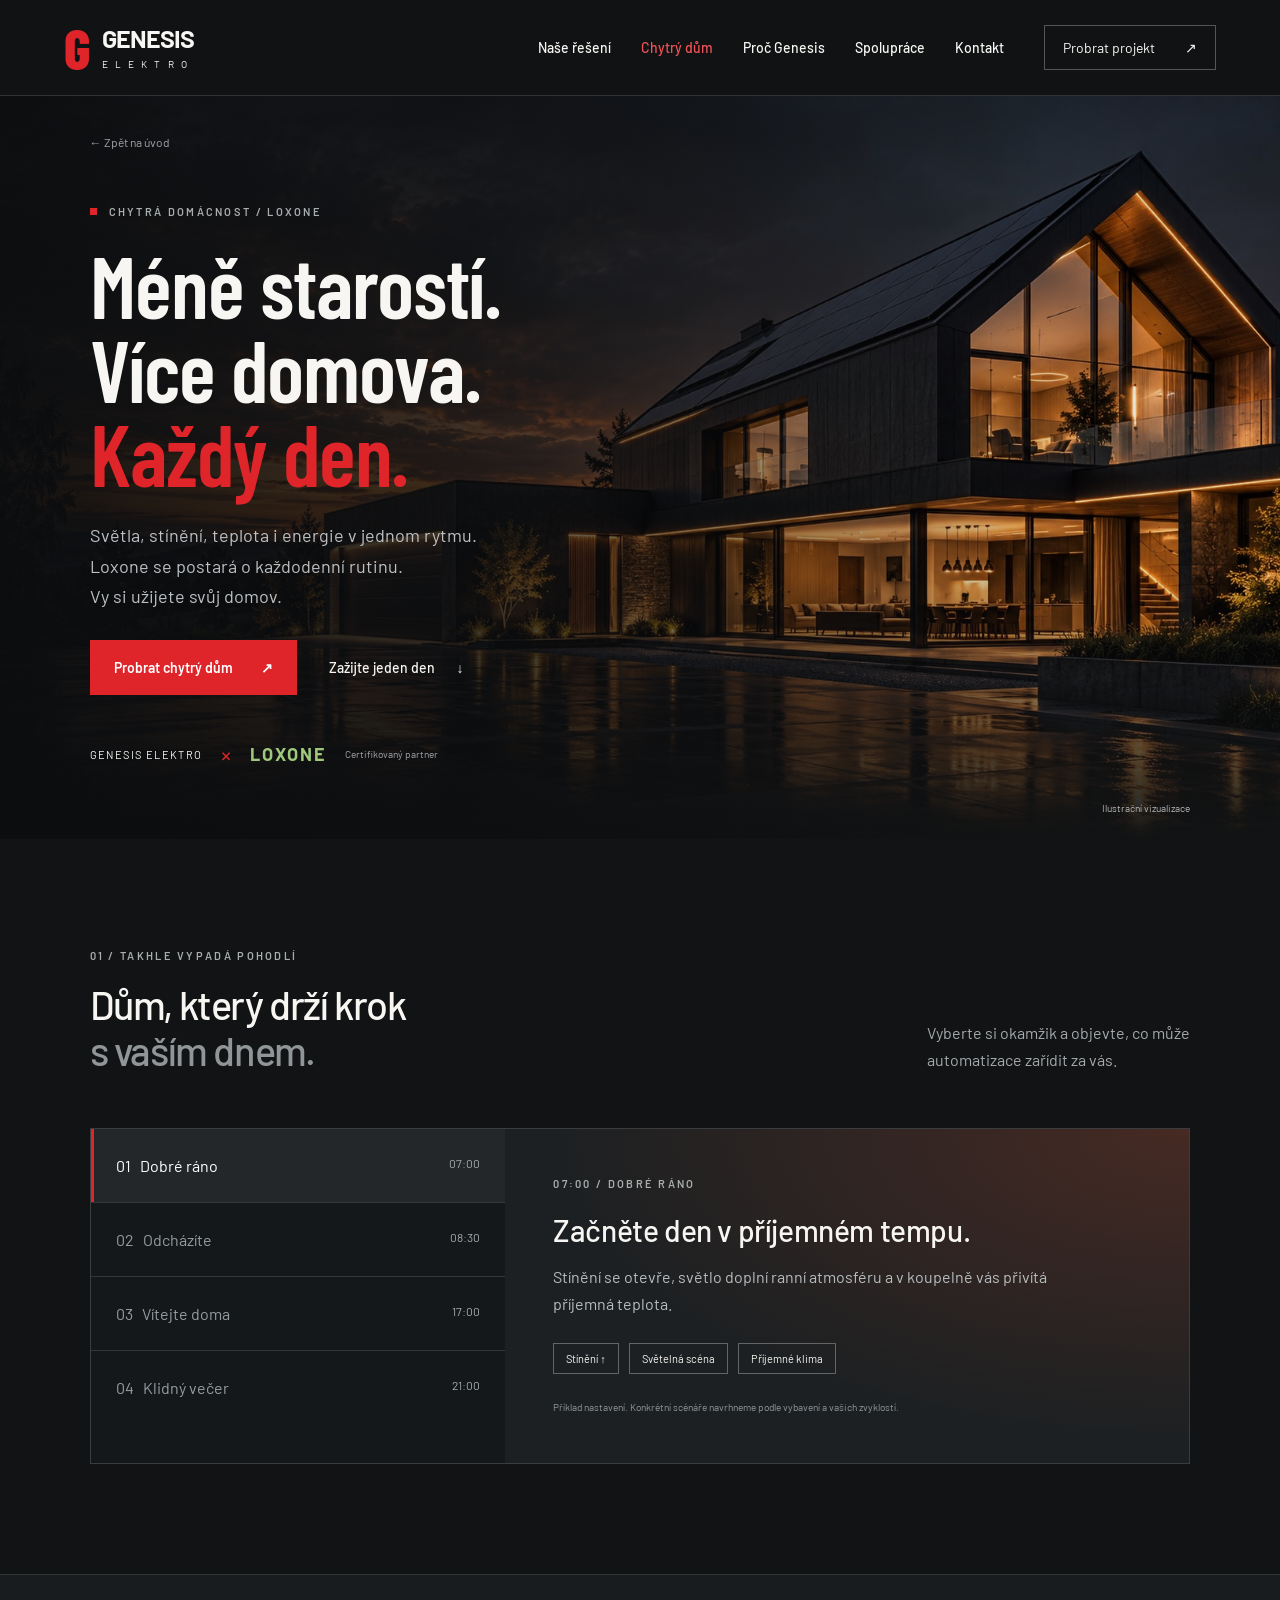
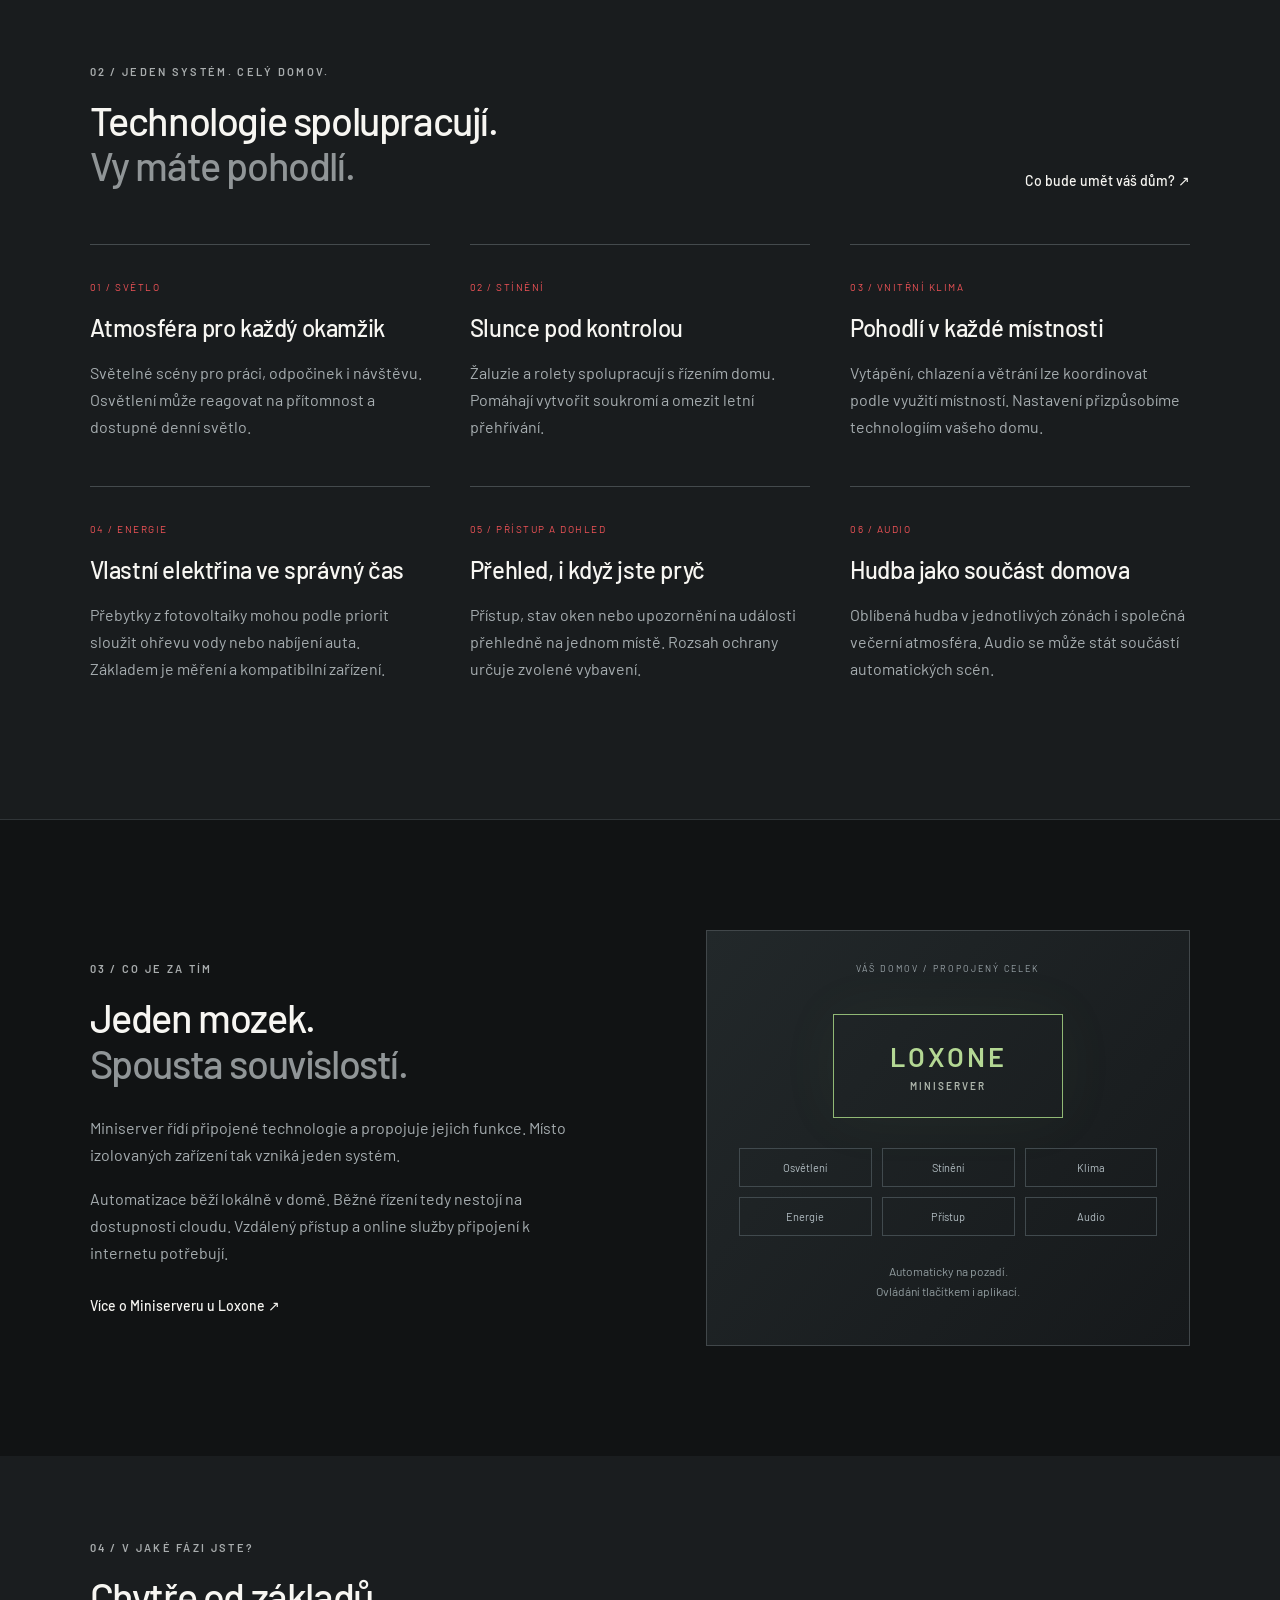
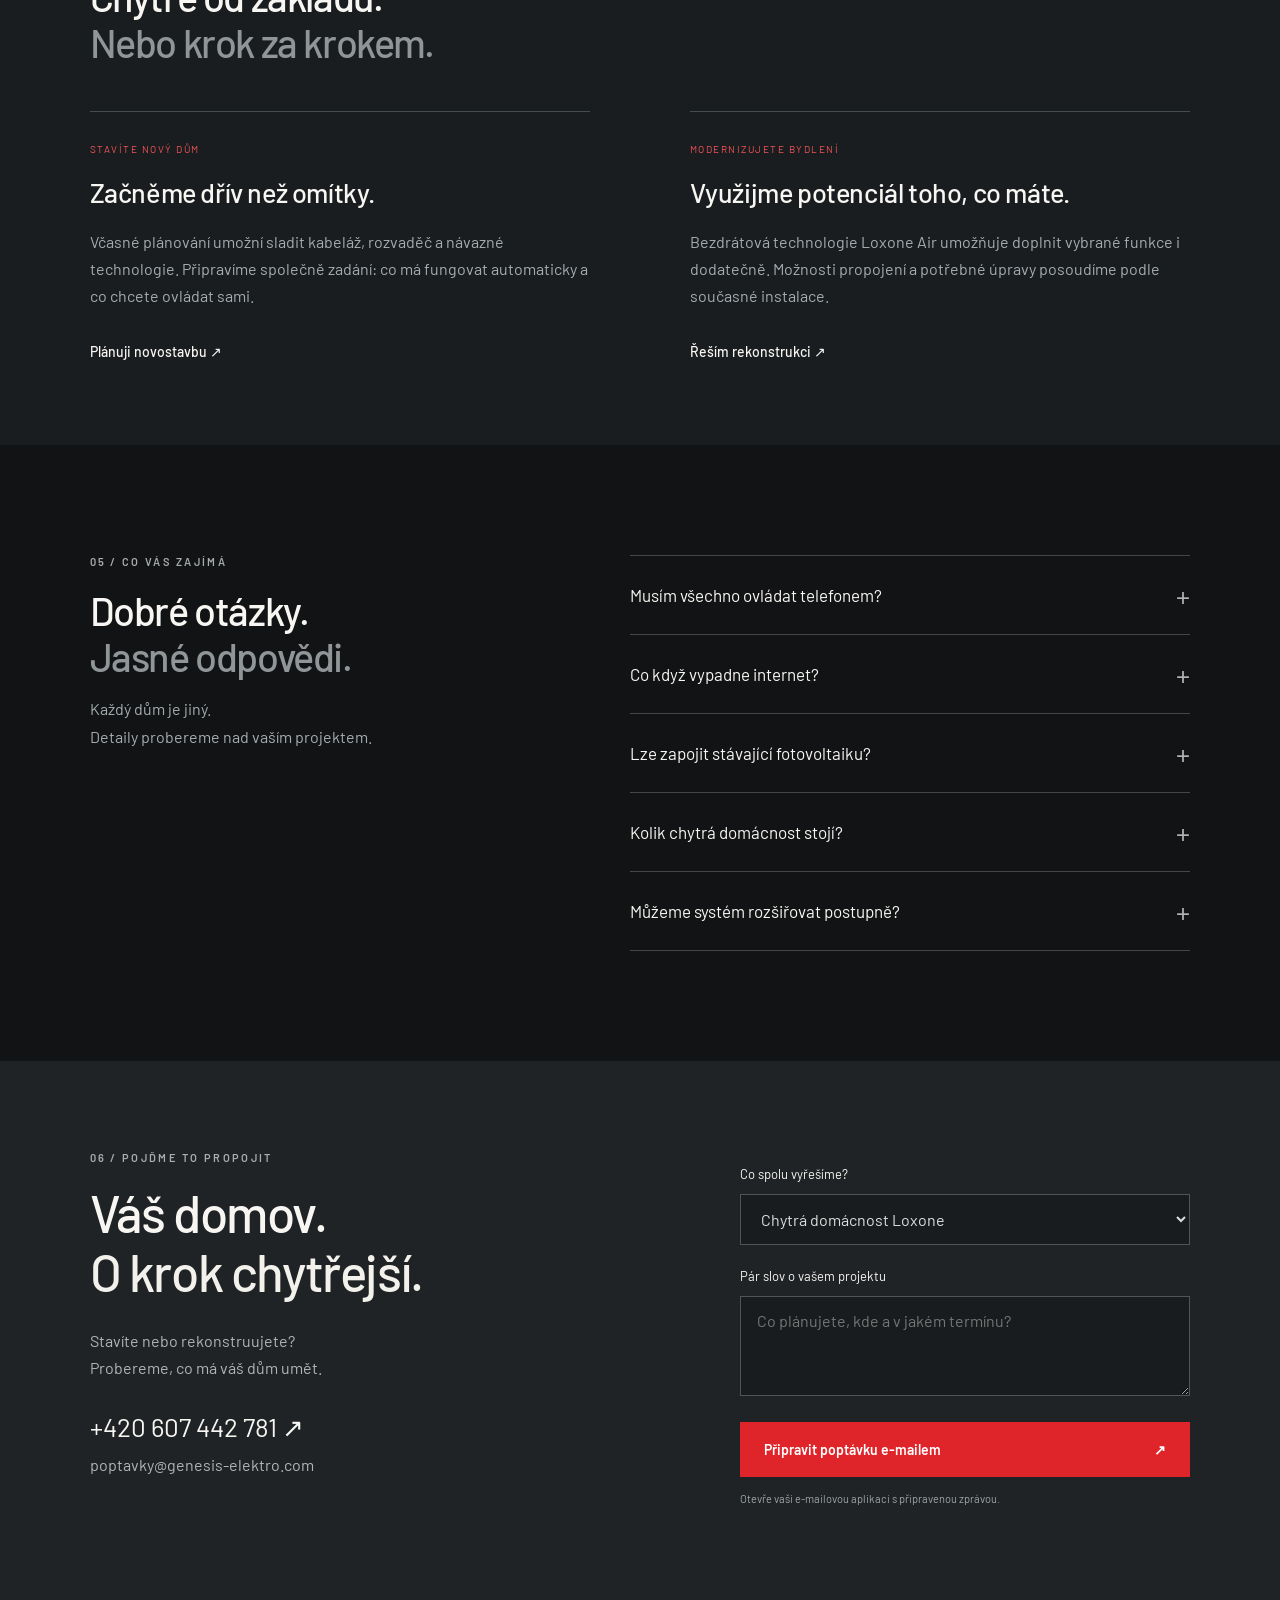
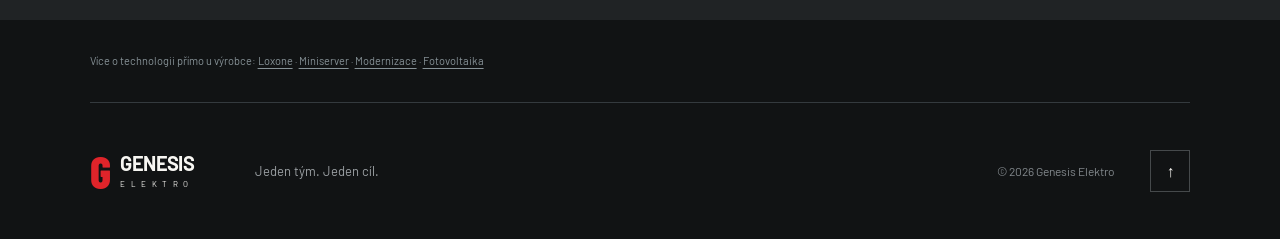
==== loxone.html @ c1d5bf1a "Přidat podstránku chytré domácnosti Loxone a propojit homepage" ====
<!doctype html><html lang="cs"><head><meta charset="UTF-8"><meta name="viewport" content="width=device-width,initial-scale=1"><meta name="theme-color" content="#111314"><title>Chytrá domácnost Loxone | Genesis Elektro</title><meta name="description" content="Chytrý dům Loxone od Genesis Elektro: osvětlení, stínění, klima a energie v jednom systému. Pro novostavby i modernizace."><link rel="stylesheet" href="style.css"><link rel="stylesheet" href="loxone.css"></head><body><a class="skip" href="#main">Přejít na obsah</a><header><a class="brand" href="index.html" aria-label="Genesis Elektro — úvod"><span class="brand-mark">G</span><span><b>GENESIS</b><small>ELEKTRO</small></span></a><nav id="nav" aria-label="Hlavní navigace"><a href="index.html#reseni">Naše řešení</a><a href="loxone.html" aria-current="page">Chytrý dům</a><a href="index.html#pristup">Proč Genesis</a><a href="index.html#spoluprace">Spolupráce</a><a href="#kontakt">Kontakt</a></nav><a class="header-cta" href="#kontakt">Probrat projekt <span>↗</span></a><button class="menu" aria-label="Otevřít menu" aria-expanded="false" aria-controls="nav">☰</button></header>

<main id="main"><section class="lx-hero"><img src="hero.jpg" alt="Ilustrační vizualizace moderního domu s večerním osvětlením"><div class="lx-overlay"></div><div class="wrap"><a class="back" href="index.html">← Zpět na úvod</a><div class="eyebrow"><i></i> CHYTRÁ DOMÁCNOST / LOXONE</div><h1>Méně starostí.<br>Více domova.<br><em>Každý den.</em></h1><p>Světla, stínění, teplota i energie v jednom rytmu.<br>Loxone se postará o každodenní rutinu.<br>Vy si užijete svůj domov.</p><div class="actions"><a class="button red" href="#kontakt">Probrat chytrý dům <span>↗</span></a><a class="text-link" href="#den">Zažijte jeden den <span>↓</span></a></div><div class="lx-partner">GENESIS ELEKTRO <span>×</span> <b>LOXONE</b><small>Certifikovaný partner</small></div></div><small class="image-note">Ilustrační vizualizace</small></section>
<section class="wrap lx-day" id="den"><div class="section-top"><div><div class="eyebrow">01 / TAKHLE VYPADÁ POHODLÍ</div><h2>Dům, který drží krok<br><span>s vaším dnem.</span></h2></div><p>Vyberte si okamžik a objevte, co může<br>automatizace zařídit za vás.</p></div><div class="day-demo"><div class="day-controls" role="group" aria-label="Vyberte část dne"><button type="button" class="active" aria-pressed="true" data-scene="rano">01 &nbsp; Dobré ráno <span>07:00</span></button><button type="button" aria-pressed="false" data-scene="odchod">02 &nbsp; Odcházíte <span>08:30</span></button><button type="button" aria-pressed="false" data-scene="navrat">03 &nbsp; Vítejte doma <span>17:00</span></button><button type="button" aria-pressed="false" data-scene="vecer">04 &nbsp; Klidný večer <span>21:00</span></button></div><div class="scene" aria-live="polite"><div class="eyebrow" id="scene-time">07:00 / DOBRÉ RÁNO</div><h3 id="scene-title">Začněte den v příjemném tempu.</h3><p id="scene-text">Stínění se otevře, světlo doplní ranní atmosféru a v koupelně vás přivítá příjemná teplota.</p><div id="scene-chips"><span>Stínění ↑</span><span>Světelná scéna</span><span>Příjemné klima</span></div><small>Příklad nastavení. Konkrétní scénáře navrhneme podle vybavení a vašich zvyklostí.</small></div></div></section>
<section class="lx-functions"><div class="wrap"><div class="eyebrow">02 / JEDEN SYSTÉM. CELÝ DOMOV.</div><div class="section-top"><h2>Technologie spolupracují.<br><span>Vy máte pohodlí.</span></h2><a class="text-link" href="#kontakt">Co bude umět váš dům? ↗</a></div><div class="function-grid">
<article><span>01 / SVĚTLO</span><h3>Atmosféra pro každý okamžik</h3><p>Světelné scény pro práci, odpočinek i návštěvu. Osvětlení může reagovat na přítomnost a dostupné denní světlo.</p></article>
<article><span>02 / STÍNĚNÍ</span><h3>Slunce pod kontrolou</h3><p>Žaluzie a rolety spolupracují s řízením domu. Pomáhají vytvořit soukromí a omezit letní přehřívání.</p></article>
<article><span>03 / VNITŘNÍ KLIMA</span><h3>Pohodlí v každé místnosti</h3><p>Vytápění, chlazení a větrání lze koordinovat podle využití místností. Nastavení přizpůsobíme technologiím vašeho domu.</p></article>
<article><span>04 / ENERGIE</span><h3>Vlastní elektřina ve správný čas</h3><p>Přebytky z fotovoltaiky mohou podle priorit sloužit ohřevu vody nebo nabíjení auta. Základem je měření a kompatibilní zařízení.</p></article>
<article><span>05 / PŘÍSTUP A DOHLED</span><h3>Přehled, i když jste pryč</h3><p>Přístup, stav oken nebo upozornění na události přehledně na jednom místě. Rozsah ochrany určuje zvolené vybavení.</p></article>
<article><span>06 / AUDIO</span><h3>Hudba jako součást domova</h3><p>Oblíbená hudba v jednotlivých zónách i společná večerní atmosféra. Audio se může stát součástí automatických scén.</p></article></div></div></section>
<section class="wrap lx-brain"><div><div class="eyebrow">03 / CO JE ZA TÍM</div><h2>Jeden mozek.<br><span>Spousta souvislostí.</span></h2><p>Miniserver řídí připojené technologie a propojuje jejich funkce. Místo izolovaných zařízení tak vzniká jeden systém.</p><p>Automatizace běží lokálně v domě. Běžné řízení tedy nestojí na dostupnosti cloudu. Vzdálený přístup a online služby připojení k internetu potřebují.</p><a class="text-link" href="https://www.loxone.com/cscz/produkty/miniserver-extensions/" target="_blank" rel="noopener">Více o Miniserveru u Loxone ↗</a></div><div class="brain-visual"><div class="brain-top">VÁŠ DOMOV / PROPOJENÝ CELEK</div><div class="brain-node">LOXONE<small>MINISERVER</small></div><div class="brain-tags"><span>Osvětlení</span><span>Stínění</span><span>Klima</span><span>Energie</span><span>Přístup</span><span>Audio</span></div><p>Automaticky na pozadí.<br>Ovládání tlačítkem i aplikací.</p></div></section>
<section class="lx-build"><div class="wrap"><div class="eyebrow">04 / V JAKÉ FÁZI JSTE?</div><h2>Chytře od základů.<br><span>Nebo krok za krokem.</span></h2><div class="build-grid"><article><span>STAVÍTE NOVÝ DŮM</span><h3>Začněme dřív než omítky.</h3><p>Včasné plánování umožní sladit kabeláž, rozvaděč a návazné technologie. Připravíme společně zadání: co má fungovat automaticky a co chcete ovládat sami.</p><a href="#kontakt" class="text-link">Plánuji novostavbu ↗</a></article><article><span>MODERNIZUJETE BYDLENÍ</span><h3>Využijme potenciál toho, co máte.</h3><p>Bezdrátová technologie Loxone Air umožňuje doplnit vybrané funkce i dodatečně. Možnosti propojení a potřebné úpravy posoudíme podle současné instalace.</p><a href="#kontakt" class="text-link">Řeším rekonstrukci ↗</a></article></div></div></section>
<section class="wrap lx-faq"><div><div class="eyebrow">05 / CO VÁS ZAJÍMÁ</div><h2>Dobré otázky.<br><span>Jasné odpovědi.</span></h2><p>Každý dům je jiný.<br>Detaily probereme nad vaším projektem.</p></div><div class="faq-list">
<details><summary>Musím všechno ovládat telefonem?<span class="plus">+</span></summary><p>Ne. Smyslem je automatický provoz. Když chcete něco změnit, můžete využít nástěnné ovládání nebo aplikaci.</p></details>
<details><summary>Co když vypadne internet?<span class="plus">+</span></summary><p>Lokální automatizace Miniserveru může pracovat dál. Bez internetu nebudou dostupné funkce závislé na online připojení, například vzdálený přístup.</p></details>
<details><summary>Lze zapojit stávající fotovoltaiku?<span class="plus">+</span></summary><p>U podporovaných zařízení ano. Nejdřív ověříme konkrétní střídač, měření a možnosti komunikace. Pak navrhneme využití energie podle vašich priorit.</p></details>
<details><summary>Kolik chytrá domácnost stojí?<span class="plus">+</span></summary><p>Cenu určuje rozsah funkcí, počet místností, stav elektroinstalace a návazná zařízení. Pro smysluplnou nabídku potřebujeme znát váš záměr a podklady k objektu.</p></details>
<details><summary>Můžeme systém rozšiřovat postupně?<span class="plus">+</span></summary><p>Ano, rozsah lze rozvíjet. Při úvodním plánování je dobré počítat s budoucími funkcemi, kapacitou rozvaděče a potřebnou kabeláží.</p></details>
</div></section><section id="kontakt" class="contact"><div class="wrap contact-grid"><div><div class="eyebrow">06 / POJĎME TO PROPOJIT</div><h2>Váš domov.<br><span>O krok chytřejší.</span></h2><p>Stavíte nebo rekonstruujete?<br>Probereme, co má váš dům umět.</p><a class="phone" href="tel:+420607442781">+420 607 442 781 ↗</a><a class="email" href="mailto:poptavky@genesis-elektro.com">poptavky@genesis-elektro.com</a></div><form id="inquiry"><label for="topic">Co spolu vyřešíme?</label><select id="topic" name="topic"><option>Elektroinstalace</option><option selected>Chytrá domácnost Loxone</option><option>Fotovoltaika a energie</option><option>Zabezpečení a datové sítě</option><option>Revize a servis</option><option>Potřebuji poradit</option></select><label for="message">Pár slov o vašem projektu</label><textarea id="message" rows="3" required placeholder="Co plánujete, kde a v jakém termínu?"></textarea><button class="button red" type="submit">Připravit poptávku e-mailem <span>↗</span></button><small>Otevře vaši e-mailovou aplikaci s připravenou zprávou.</small><p id="form-status" role="status"></p></form></div></section>
<div class="wrap lx-sources">Více o technologii přímo u výrobce: <a href="https://www.loxone.com/cscz/">Loxone</a> · <a href="https://www.loxone.com/cscz/produkty/miniserver-extensions/">Miniserver</a> · <a href="https://www.loxone.com/cscz/produkty/rekonstrukce/">Modernizace</a> · <a href="https://www.loxone.com/cscz/produkty/energie/fotovoltaika/">Fotovoltaika</a></div></main><footer class="wrap"><a class="brand" href="index.html"><span class="brand-mark">G</span><span><b>GENESIS</b><small>ELEKTRO</small></span></a><span>Jeden tým. Jeden cíl.</span><small>© <span id="year">2026</span> Genesis Elektro</small><a href="#" aria-label="Zpět nahoru">↑</a></footer><script src="script.js"></script><script src="loxone.js"></script></body></html>
---- style.css ----
@import url('https://fonts.googleapis.com/css2?family=Barlow+Condensed:wght@500;600;700;800&family=Barlow:wght@400;500;600;700;800&display=swap');
:root{--red:#df242a;--bg:#111314;--muted:#a0a4a7;--line:#343638}*{box-sizing:border-box}html{scroll-behavior:smooth;scroll-padding-top:95px}body{margin:0;background:var(--bg);color:#f7f6f2;font-family:Barlow,Arial,sans-serif;font-size:16px}a{color:inherit;text-decoration:none}button,input,select,textarea{font:inherit}a,button,summary{ -webkit-tap-highlight-color:transparent}a:focus-visible,button:focus-visible,summary:focus-visible{outline:2px solid #fff;outline-offset:5px}.skip{position:fixed;top:-100px;background:var(--red);padding:15px;z-index:100}.skip:focus{top:0}header{height:96px;padding:0 5%;display:flex;align-items:center;gap:40px;background:#101213;border-bottom:1px solid #303234;position:relative;z-index:10}.brand{display:flex;align-items:center;gap:12px}.brand-mark{font-weight:800;font-size:56px;color:var(--red);font-family:Barlow Condensed,Arial,sans-serif;line-height:1;clip-path:polygon(20% 0,80% 0,100% 20%,100% 80%,80% 100%,20% 100%,0 80%,0 20%)}.brand b{font-size:25px;letter-spacing:-1px;display:block;line-height:1}.brand small{display:block;font-size:10px;letter-spacing:7.1px;margin-top:7px}nav{margin-left:auto;display:flex;gap:30px;font-size:14px;font-weight:500}nav a:hover{color:var(--red)}.header-cta{border:1px solid #555;padding:13px 18px;font-size:14px;display:flex;gap:30px}.header-cta:hover{background:var(--red);border-color:var(--red)}.menu{display:none}.hero{min-height:710px;height:calc(100svh - 96px);max-height:920px;position:relative;display:flex;flex-direction:column;justify-content:center;padding:65px 7% 100px;isolation:isolate}.hero-photo,.hero-shade{position:absolute;inset:0;z-index:-2}.hero-photo{background:#282c2d url('hero.jpg') center/cover}.hero-shade{z-index:-1;background:linear-gradient(90deg,rgba(10,12,13,.92),rgba(10,12,13,.67) 36%,rgba(10,12,13,.07) 76%),linear-gradient(0deg,#101213 0%,transparent 30%)}.eyebrow{font-size:11px;letter-spacing:2.3px;font-weight:600;display:flex;align-items:center;gap:12px;color:#a9adae}.eyebrow i{width:7px;height:7px;background:var(--red)}h1{font-family:Barlow Condensed,Impact,sans-serif;font-weight:600;font-size:clamp(68px,6.7vw,112px);line-height:.98;letter-spacing:-1px;margin:30px 0}h1 em{font-style:normal;color:var(--red)}.hero p{font-size:18px;line-height:1.65;color:#c3c6c7;margin:25px 0 32px}.actions{display:flex;gap:32px;align-items:center}.button{display:inline-flex;gap:28px;padding:19px 24px;align-items:center;justify-content:space-between;font-size:14px;font-weight:600;border:0;cursor:pointer}.red{background:var(--red);color:white}.red:hover{background:#b9151b}.text-link{font-weight:500;font-size:14px;display:inline-flex;gap:22px;align-items:center}.text-link:hover{color:#f25155}.hero-foot{position:absolute;bottom:28px;left:7%;right:7%;display:flex;gap:30px;align-items:center;font-size:10px;letter-spacing:2px;border-top:1px solid #ffffff30;padding-top:22px}.hero-foot span:nth-child(2){color:#a2a4a5}.hero-foot a{margin-left:auto;font-size:22px}.image-note{position:absolute;right:7%;bottom:83px;font-size:10px;color:#b5b5b5}.values{display:flex;justify-content:space-between;gap:15px;padding:30px 7%;border-bottom:1px solid var(--line);font-size:13px;color:#b5b8ba}.values span{padding-right:20px;border-right:1px solid var(--line)}.values span:last-child{border:0}.wrap{max-width:1320px;width:86%;margin:auto}section.wrap{padding-top:110px;padding-bottom:110px}.section-top{display:flex;justify-content:space-between;gap:40px;align-items:flex-end;margin-bottom:55px}h2{font-size:clamp(34px,3.1vw,48px);line-height:1.15;font-weight:500;letter-spacing:-1.4px;margin:20px 0 0}h2 span{color:#909597}.section-top p,.statement p{font-size:16px;color:#a6aaad;line-height:1.7;margin-bottom:0}.services{border-top:1px solid var(--line)}details{border-bottom:1px solid var(--line)}summary{list-style:none;cursor:pointer;display:flex;gap:35px;align-items:center;padding:28px 0}summary::-webkit-details-marker{display:none}.num{font-size:12px;color:#868b8e}h3{font-size:24px;font-weight:500;letter-spacing:-.4px;margin:0}.service-tag{margin-left:auto;font-size:10px;letter-spacing:1.6px;color:#93989b}.plus{margin-left:30px;color:#b0b4b5;font-size:28px;line-height:1;transition:.2s}details[open] .plus{transform:rotate(45deg);color:var(--red)}details[open] h3{color:#f05357}.detail{display:grid;grid-template-columns:1.4fr 1fr;gap:25px 60px;padding:0 65px 32px}.detail p{font-size:16px;line-height:1.7;color:#b1b5b7;margin:0}.detail div span{display:block;color:#b1b5b7;font-size:13px;padding:7px 0}.detail div span:before{content:'—';color:var(--red);margin-right:12px}.service-link{font-size:13px;color:#f05357}.approach{background:#191c1e;border-top:1px solid #26292b;border-bottom:1px solid #26292b;padding:100px 0}.approach-grid{display:grid;grid-template-columns:1fr 1fr;gap:12%}.statement p{max-width:450px;margin:28px 0}.partner{display:flex;gap:12px;align-items:center;margin-top:50px}.partner-symbol{font-size:40px;font-weight:bold;color:#83b95c}.partner b{font-size:18px;letter-spacing:2px}.partner small{display:block;color:#a6aaad;font-size:11px;margin-top:5px}.principles{padding-top:25px}.principles article{display:flex;gap:25px;border-bottom:1px solid #3a3d3f;padding:28px 0}.principles article>span{font-size:12px;color:#e74a4f;padding-top:6px}.principles h3{font-size:24px}.principles p{color:#a6aaad;line-height:1.7;font-size:15px;margin:13px 0 0}.steps{display:grid;grid-template-columns:repeat(3,1fr);gap:50px}.steps article{border-top:1px solid #45494b;padding-top:25px}.steps article>span{font-size:12px;color:#f05357}.steps h3{font-size:21px;margin-top:35px}.steps p{font-size:15px;line-height:1.7;color:#a6aaad}.contact{background:#202325;padding:90px 0}.contact-grid{display:grid;grid-template-columns:1.2fr 1fr;gap:10%}.contact h2{font-size:clamp(40px,4vw,62px)}.contact h2 span{color:#f2f1ec}.contact p{color:#b1b5b7;line-height:1.7;margin:25px 0}.phone{display:block;font-size:26px;margin:30px 0 12px}.email{color:#b1b5b7;font-size:16px}.email:hover{color:#fff}form{padding-top:15px}label{display:block;font-size:13px;margin-bottom:12px}select,textarea{width:100%;border:1px solid #505456;border-radius:0;background:#191c1e;color:#ddd;padding:14px 16px;margin-bottom:23px;outline-offset:4px}textarea{resize:vertical;min-height:100px}form .button{width:100%}form small{display:block;color:#9ea4a7;font-size:11px;margin-top:15px}#form-status{font-size:12px}footer{display:flex;gap:35px;align-items:center;padding:40px 0}footer .brand{transform:scale(.8);transform-origin:left}footer>span{font-size:13px;color:#9ca1a4}footer>small{margin-left:auto;color:#82888c;font-size:12px}footer>a:last-child{border:1px solid #45494b;padding:10px 15px}@media(min-width:1700px){.hero-content,.hero-foot{margin-left:calc((100vw - 1500px)/2)}}@media(max-width:1000px){header{gap:25px}nav{gap:17px}.header-cta{display:none}.service-tag{display:none}.hero{min-height:690px}.values{flex-wrap:wrap;justify-content:center;gap:20px}.approach-grid{gap:6%}.detail{padding-left:0;padding-right:0}.contact-grid{gap:6%}}@media(max-width:650px){header{height:78px;padding:0 7%}.brand b{font-size:21px}.brand-mark{font-size:46px}.brand small{font-size:8px;letter-spacing:6px}.menu{display:block;margin-left:auto;border:1px solid #555;background:none;color:#fff;padding:8px 12px;font-size:20px}nav{display:none;position:absolute;top:78px;left:0;right:0;background:#191c1e;padding:25px 7%;flex-direction:column;gap:25px}nav.open{display:flex}.hero{min-height:720px;height:calc(100svh - 78px);padding-top:45px;padding-bottom:120px}.hero-photo{background-position:65% center}.hero-shade{background:linear-gradient(90deg,#0c0e0fe8,#0c0e0f70),linear-gradient(0deg,#111314,transparent 70%)}h1{font-size:72px}.hero p{font-size:16px}.desktop{display:none}.actions{flex-direction:column;align-items:flex-start;gap:25px}.hero-foot{flex-wrap:wrap;gap:12px;bottom:25px;font-size:8px;letter-spacing:1.1px}.hero-foot span:nth-child(2){width:80%;order:3}.hero-foot a{position:absolute;right:0;top:25px}.image-note{bottom:98px;font-size:8px}.values{font-size:11px;padding:23px 7%;gap:18px}.values span{border:0;padding:0}.wrap{width:86%}section.wrap{padding-top:70px;padding-bottom:70px}.section-top{flex-direction:column;align-items:flex-start;gap:20px;margin-bottom:35px}.section-top p br{display:none}h2{font-size:35px}.section-top p{font-size:15px}summary{gap:20px;padding:25px 0}summary h3{font-size:22px}.plus{margin-left:auto}.detail{grid-template-columns:1fr;gap:15px}.detail p{font-size:15px}.approach{padding:65px 0}.approach-grid{grid-template-columns:1fr;gap:25px}.partner{margin-top:30px}.principles{padding-top:0}.steps{grid-template-columns:1fr;gap:25px}.steps h3{margin-top:16px}.steps p{margin-bottom:0}.contact{padding:65px 0}.contact-grid{grid-template-columns:1fr;gap:40px}.phone{font-size:24px}.email{font-size:14px}footer{flex-wrap:wrap;gap:12px}footer>span{display:none}footer>small{margin-left:0;font-size:10px}footer>a:last-child{margin-left:auto}.eyebrow{font-size:9px;letter-spacing:1.8px}}@media(prefers-reduced-motion:reduce){html{scroll-behavior:auto}*{transition:none!important}}
---- loxone.css ----
nav a[aria-current]{color:#f05357}.lx-hero{position:relative;isolation:isolate;padding:35px 0 70px;min-height:720px;overflow:hidden}.lx-hero>img,.lx-overlay{position:absolute;inset:0;width:100%;height:100%;object-fit:cover;z-index:-2}.lx-hero>img{object-position:70% center}.lx-overlay{z-index:-1;background:linear-gradient(90deg,#0b0d0ff5,#0b0d0fc9 35%,#0b0d0f15 85%),linear-gradient(0deg,#111314,transparent 35%)}.back{display:inline-block;color:#a0a4a7;font-size:12px;margin-bottom:55px}.lx-hero h1{font-size:clamp(66px,6.7vw,100px);margin:25px 0}.lx-hero p{color:#bdc1c4;line-height:1.7;font-size:18px;margin-bottom:28px}.lx-partner{display:flex;align-items:center;gap:18px;font-size:11px;letter-spacing:1.4px;margin-top:45px}.lx-partner>span{color:var(--red);font-size:24px}.lx-partner>b{color:#9ec97d;font-size:18px;letter-spacing:2px}.lx-partner small{font-size:10px;color:#a0a4a7;letter-spacing:0}.lx-hero .image-note{bottom:25px}.day-demo{display:grid;grid-template-columns:1fr 1.65fr;border:1px solid #3a3d40}.day-controls{display:flex;flex-direction:column;background:#15181a}.day-controls button{border:0;border-bottom:1px solid #33373a;background:none;color:#969da0;text-align:left;padding:27px 25px;cursor:pointer;font-size:16px;display:flex;justify-content:space-between}.day-controls button:last-child{border-bottom:0}.day-controls button.active{background:#242729;color:white;box-shadow:inset 3px 0 var(--red)}.day-controls button:hover{color:white;background:#25292b}.day-controls button>span{font-size:12px;color:#a4aaad}.scene{background:radial-gradient(ellipse at top right,#462a23,#1d2022 65%);padding:48px;display:flex;flex-direction:column;justify-content:center}.scene h3{font-size:30px;line-height:1.2;margin:22px 0 15px;max-width:460px}.scene p{color:#b8bdc0;line-height:1.7;max-width:500px;margin:0 0 25px}.scene small{font-size:10px;line-height:1.6;color:#8e979b;margin-top:25px;max-width:450px}#scene-chips{display:flex;flex-wrap:wrap;gap:10px}#scene-chips span{border:1px solid #626467;padding:8px 12px;font-size:11px}.lx-functions{padding:90px 0;background:#191c1e;border-block:1px solid #303538}.function-grid{display:grid;grid-template-columns:repeat(3,1fr);gap:0 40px}.function-grid article{padding:30px 0;border-top:1px solid #444a4d}.function-grid article>span,.build-grid article>span{color:#f05357;font-size:10px;letter-spacing:1.5px}.function-grid h3{font-size:24px;margin:20px 0 14px;line-height:1.2}.function-grid p,.lx-brain p,.build-grid p,.lx-faq>div>p{font-size:16px;color:#a6adb0;line-height:1.7}.lx-brain{display:grid;grid-template-columns:1fr 1fr;gap:12%;align-items:center}.lx-brain h2{margin-bottom:28px}.lx-brain .text-link{margin-top:15px}.brain-visual{border:1px solid #41474a;background:linear-gradient(130deg,#22282a,#16191b);padding:32px;text-align:center}.brain-top{font-size:9px;color:#9da7ac;letter-spacing:2px}.brain-node{border:1px solid #91b975;padding:25px;max-width:230px;margin:40px auto 30px;color:#b4d894;font-size:27px;font-weight:600;letter-spacing:3px;box-shadow:0 0 60px #79a74e0f}.brain-node small{display:block;font-size:10px;letter-spacing:2px;color:#aeb6ac;margin-top:8px}.brain-tags{display:grid;grid-template-columns:repeat(3,1fr);gap:10px}.brain-tags span{border:1px solid #414a4e;padding:12px 5px;font-size:11px;color:#b2bdc2}.brain-visual p{font-size:12px;color:#919c9f;margin-top:25px}.lx-build{background:#1a1d1f;padding:85px 0}.build-grid{display:grid;grid-template-columns:1fr 1fr;gap:9%;margin-top:45px}.build-grid article{border-top:1px solid #454c50;padding-top:25px}.build-grid h3{margin:20px 0;font-size:27px}.build-grid .text-link{margin-top:18px}.lx-faq{display:grid;grid-template-columns:1fr 1.3fr;gap:10%}.faq-list details{border-bottom:1px solid #41474a}.faq-list details:first-child{border-top:1px solid #41474a}.faq-list summary{font-size:17px;gap:20px;padding:25px 0}.faq-list .plus{margin-left:auto;flex-shrink:0}.faq-list details p{color:#abb2b6;font-size:15px;line-height:1.7;margin:0;padding-bottom:25px}.lx-sources{padding:30px 0;border-bottom:1px solid #343a3e;font-size:11px;color:#869196;line-height:2}.lx-sources a{text-decoration:underline;text-underline-offset:3px}.lx-sources a:hover{color:#fff}@media(max-width:1050px){nav{gap:17px;font-size:12px}.function-grid{grid-template-columns:repeat(2,1fr)}.lx-brain{gap:6%}}@media(max-width:650px){.lx-hero{padding:25px 0 55px;min-height:760px}.back{margin-bottom:45px}.lx-hero h1{font-size:65px}.lx-hero p{font-size:16px}.lx-partner{flex-wrap:wrap;gap:13px}.lx-partner small{width:100%}.lx-hero>img{object-position:60% center}.lx-overlay{background:linear-gradient(90deg,#101213f0,#10121380),linear-gradient(0deg,#111314,transparent)}.day-demo{grid-template-columns:1fr}.day-controls{display:grid;grid-template-columns:1fr 1fr}.day-controls button{font-size:12px;padding:18px 12px;border:1px solid #33373a;gap:5px}.day-controls button>span{display:none}.scene{padding:28px}.scene h3{font-size:26px}.scene p{font-size:15px}.function-grid{grid-template-columns:1fr}.lx-functions,.lx-build{padding:65px 0}.function-grid h3{font-size:25px}.lx-brain,.lx-faq,.build-grid{grid-template-columns:1fr;gap:35px}.brain-visual{margin-top:10px;padding:25px}.build-grid{margin-top:35px}.lx-faq .faq-list{margin-top:0}.faq-list summary{font-size:16px}}
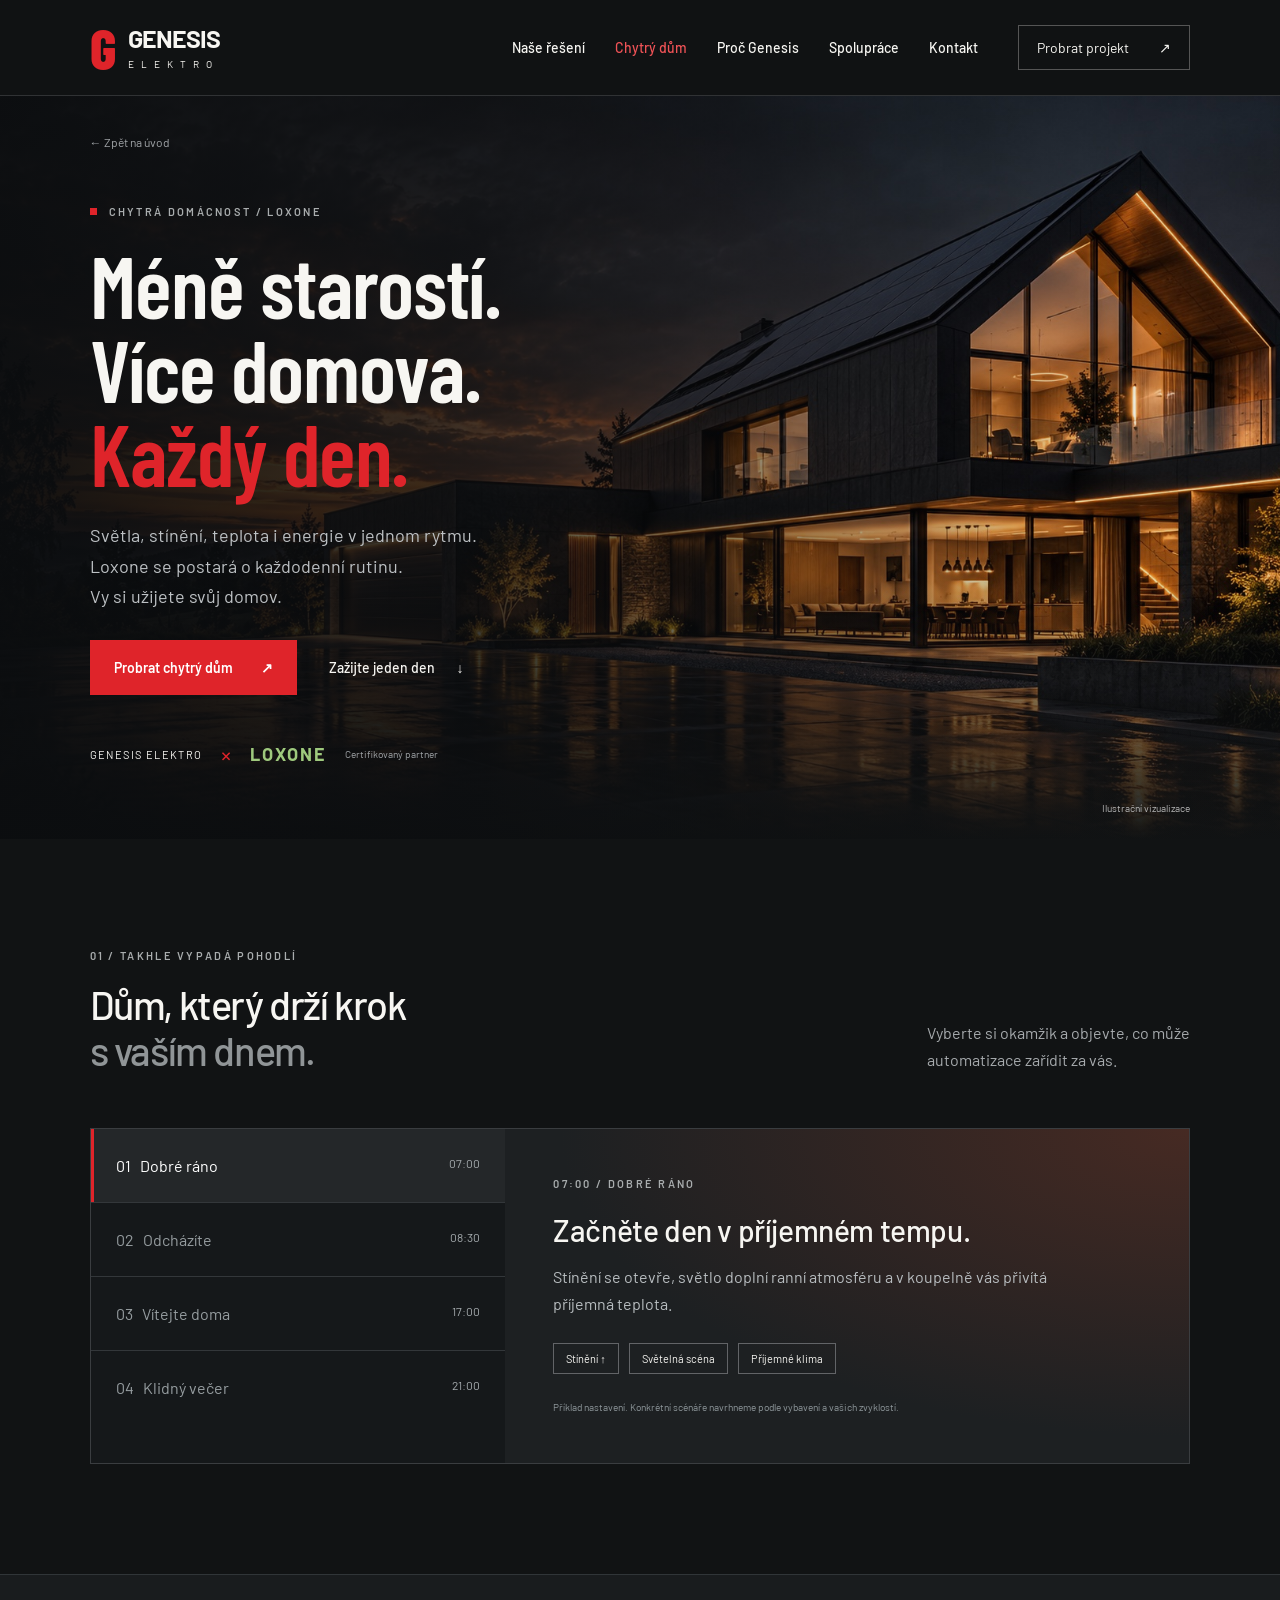
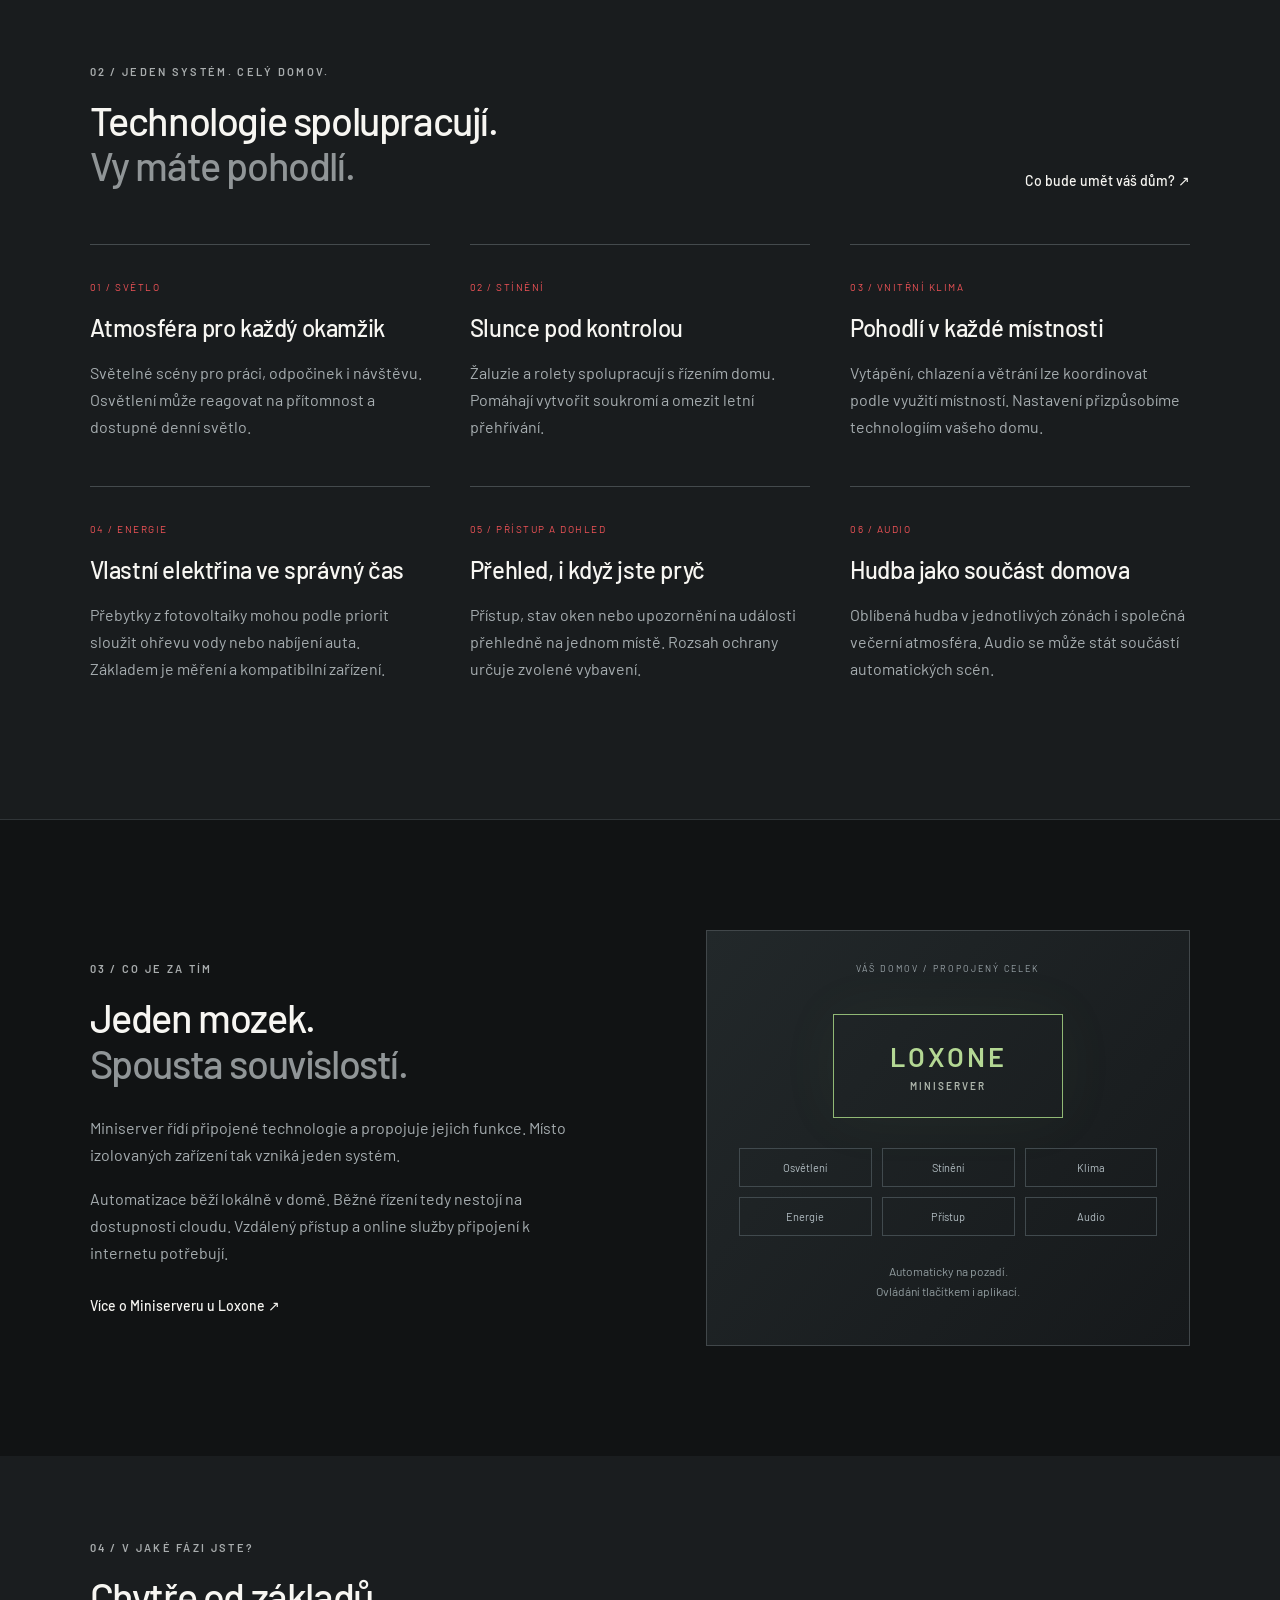
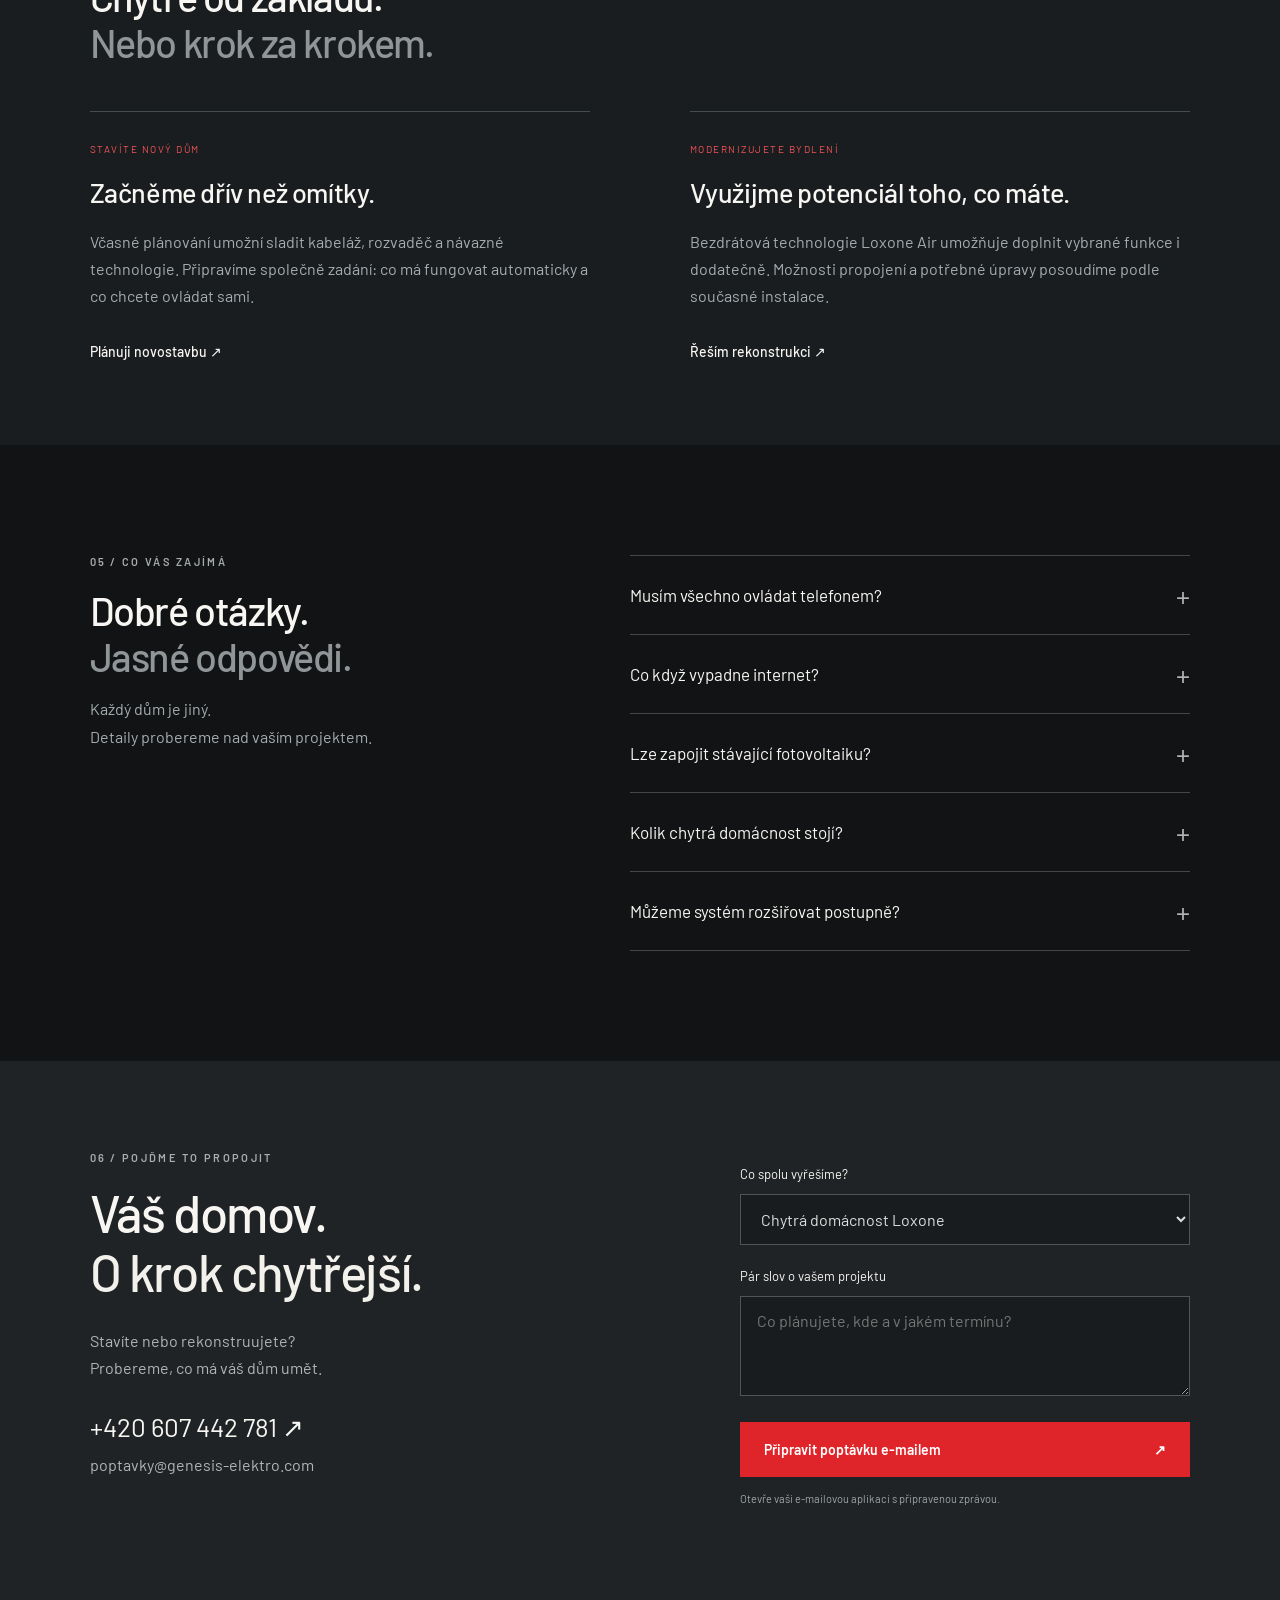
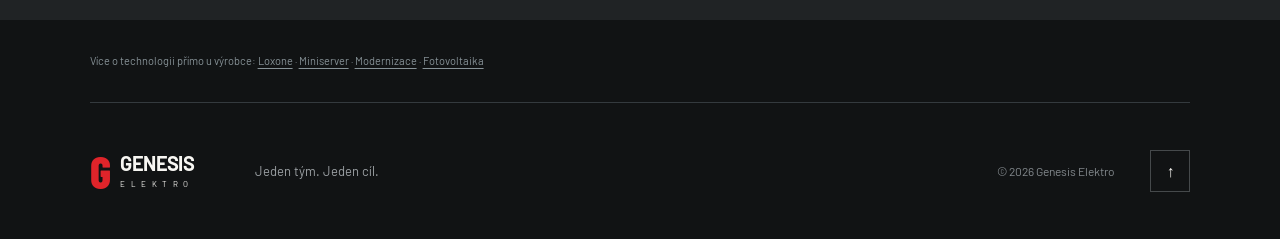
==== commit de58feff: "Sjednotit vystředění obsahu a hlavičky" ====
--- a/loxone.html
+++ b/loxone.html
@@ -1,4 +1,4 @@
-<!doctype html><html lang="cs"><head><meta charset="UTF-8"><meta name="viewport" content="width=device-width,initial-scale=1"><meta name="theme-color" content="#111314"><title>Chytrá domácnost Loxone | Genesis Elektro</title><meta name="description" content="Chytrý dům Loxone od Genesis Elektro: osvětlení, stínění, klima a energie v jednom systému. Pro novostavby i modernizace."><link rel="stylesheet" href="style.css"><link rel="stylesheet" href="loxone.css"></head><body><a class="skip" href="#main">Přejít na obsah</a><header><a class="brand" href="index.html" aria-label="Genesis Elektro — úvod"><span class="brand-mark">G</span><span><b>GENESIS</b><small>ELEKTRO</small></span></a><nav id="nav" aria-label="Hlavní navigace"><a href="index.html#reseni">Naše řešení</a><a href="loxone.html" aria-current="page">Chytrý dům</a><a href="index.html#pristup">Proč Genesis</a><a href="index.html#spoluprace">Spolupráce</a><a href="#kontakt">Kontakt</a></nav><a class="header-cta" href="#kontakt">Probrat projekt <span>↗</span></a><button class="menu" aria-label="Otevřít menu" aria-expanded="false" aria-controls="nav">☰</button></header>
+<!doctype html><html lang="cs"><head><meta charset="UTF-8"><meta name="viewport" content="width=device-width,initial-scale=1"><meta name="theme-color" content="#111314"><title>Chytrá domácnost Loxone | Genesis Elektro</title><meta name="description" content="Chytrý dům Loxone od Genesis Elektro: osvětlení, stínění, klima a energie v jednom systému. Pro novostavby i modernizace."><link rel="stylesheet" href="style.css"><link rel="stylesheet" href="loxone.css"></head><body><a class="skip" href="#main">Přejít na obsah</a><header><div class="header-inner wrap"><a class="brand" href="index.html" aria-label="Genesis Elektro — úvod"><span class="brand-mark">G</span><span><b>GENESIS</b><small>ELEKTRO</small></span></a><nav id="nav" aria-label="Hlavní navigace"><a href="index.html#reseni">Naše řešení</a><a href="loxone.html" aria-current="page">Chytrý dům</a><a href="index.html#pristup">Proč Genesis</a><a href="index.html#spoluprace">Spolupráce</a><a href="#kontakt">Kontakt</a></nav><a class="header-cta" href="#kontakt">Probrat projekt <span>↗</span></a><button class="menu" aria-label="Otevřít menu" aria-expanded="false" aria-controls="nav">☰</button></div></header>
 
 <main id="main"><section class="lx-hero"><img src="hero.jpg" alt="Ilustrační vizualizace moderního domu s večerním osvětlením"><div class="lx-overlay"></div><div class="wrap"><a class="back" href="index.html">← Zpět na úvod</a><div class="eyebrow"><i></i> CHYTRÁ DOMÁCNOST / LOXONE</div><h1>Méně starostí.<br>Více domova.<br><em>Každý den.</em></h1><p>Světla, stínění, teplota i energie v jednom rytmu.<br>Loxone se postará o každodenní rutinu.<br>Vy si užijete svůj domov.</p><div class="actions"><a class="button red" href="#kontakt">Probrat chytrý dům <span>↗</span></a><a class="text-link" href="#den">Zažijte jeden den <span>↓</span></a></div><div class="lx-partner">GENESIS ELEKTRO <span>×</span> <b>LOXONE</b><small>Certifikovaný partner</small></div></div><small class="image-note">Ilustrační vizualizace</small></section>
 <section class="wrap lx-day" id="den"><div class="section-top"><div><div class="eyebrow">01 / TAKHLE VYPADÁ POHODLÍ</div><h2>Dům, který drží krok<br><span>s vaším dnem.</span></h2></div><p>Vyberte si okamžik a objevte, co může<br>automatizace zařídit za vás.</p></div><div class="day-demo"><div class="day-controls" role="group" aria-label="Vyberte část dne"><button type="button" class="active" aria-pressed="true" data-scene="rano">01 &nbsp; Dobré ráno <span>07:00</span></button><button type="button" aria-pressed="false" data-scene="odchod">02 &nbsp; Odcházíte <span>08:30</span></button><button type="button" aria-pressed="false" data-scene="navrat">03 &nbsp; Vítejte doma <span>17:00</span></button><button type="button" aria-pressed="false" data-scene="vecer">04 &nbsp; Klidný večer <span>21:00</span></button></div><div class="scene" aria-live="polite"><div class="eyebrow" id="scene-time">07:00 / DOBRÉ RÁNO</div><h3 id="scene-title">Začněte den v příjemném tempu.</h3><p id="scene-text">Stínění se otevře, světlo doplní ranní atmosféru a v koupelně vás přivítá příjemná teplota.</p><div id="scene-chips"><span>Stínění ↑</span><span>Světelná scéna</span><span>Příjemné klima</span></div><small>Příklad nastavení. Konkrétní scénáře navrhneme podle vybavení a vašich zvyklostí.</small></div></div></section>
--- a/style.css
+++ b/style.css
@@ -1,2 +1,2 @@
 @import url('https://fonts.googleapis.com/css2?family=Barlow+Condensed:wght@500;600;700;800&family=Barlow:wght@400;500;600;700;800&display=swap');
-:root{--red:#df242a;--bg:#111314;--muted:#a0a4a7;--line:#343638}*{box-sizing:border-box}html{scroll-behavior:smooth;scroll-padding-top:95px}body{margin:0;background:var(--bg);color:#f7f6f2;font-family:Barlow,Arial,sans-serif;font-size:16px}a{color:inherit;text-decoration:none}button,input,select,textarea{font:inherit}a,button,summary{ -webkit-tap-highlight-color:transparent}a:focus-visible,button:focus-visible,summary:focus-visible{outline:2px solid #fff;outline-offset:5px}.skip{position:fixed;top:-100px;background:var(--red);padding:15px;z-index:100}.skip:focus{top:0}header{height:96px;padding:0 5%;display:flex;align-items:center;gap:40px;background:#101213;border-bottom:1px solid #303234;position:relative;z-index:10}.brand{display:flex;align-items:center;gap:12px}.brand-mark{font-weight:800;font-size:56px;color:var(--red);font-family:Barlow Condensed,Arial,sans-serif;line-height:1;clip-path:polygon(20% 0,80% 0,100% 20%,100% 80%,80% 100%,20% 100%,0 80%,0 20%)}.brand b{font-size:25px;letter-spacing:-1px;display:block;line-height:1}.brand small{display:block;font-size:10px;letter-spacing:7.1px;margin-top:7px}nav{margin-left:auto;display:flex;gap:30px;font-size:14px;font-weight:500}nav a:hover{color:var(--red)}.header-cta{border:1px solid #555;padding:13px 18px;font-size:14px;display:flex;gap:30px}.header-cta:hover{background:var(--red);border-color:var(--red)}.menu{display:none}.hero{min-height:710px;height:calc(100svh - 96px);max-height:920px;position:relative;display:flex;flex-direction:column;justify-content:center;padding:65px 7% 100px;isolation:isolate}.hero-photo,.hero-shade{position:absolute;inset:0;z-index:-2}.hero-photo{background:#282c2d url('hero.jpg') center/cover}.hero-shade{z-index:-1;background:linear-gradient(90deg,rgba(10,12,13,.92),rgba(10,12,13,.67) 36%,rgba(10,12,13,.07) 76%),linear-gradient(0deg,#101213 0%,transparent 30%)}.eyebrow{font-size:11px;letter-spacing:2.3px;font-weight:600;display:flex;align-items:center;gap:12px;color:#a9adae}.eyebrow i{width:7px;height:7px;background:var(--red)}h1{font-family:Barlow Condensed,Impact,sans-serif;font-weight:600;font-size:clamp(68px,6.7vw,112px);line-height:.98;letter-spacing:-1px;margin:30px 0}h1 em{font-style:normal;color:var(--red)}.hero p{font-size:18px;line-height:1.65;color:#c3c6c7;margin:25px 0 32px}.actions{display:flex;gap:32px;align-items:center}.button{display:inline-flex;gap:28px;padding:19px 24px;align-items:center;justify-content:space-between;font-size:14px;font-weight:600;border:0;cursor:pointer}.red{background:var(--red);color:white}.red:hover{background:#b9151b}.text-link{font-weight:500;font-size:14px;display:inline-flex;gap:22px;align-items:center}.text-link:hover{color:#f25155}.hero-foot{position:absolute;bottom:28px;left:7%;right:7%;display:flex;gap:30px;align-items:center;font-size:10px;letter-spacing:2px;border-top:1px solid #ffffff30;padding-top:22px}.hero-foot span:nth-child(2){color:#a2a4a5}.hero-foot a{margin-left:auto;font-size:22px}.image-note{position:absolute;right:7%;bottom:83px;font-size:10px;color:#b5b5b5}.values{display:flex;justify-content:space-between;gap:15px;padding:30px 7%;border-bottom:1px solid var(--line);font-size:13px;color:#b5b8ba}.values span{padding-right:20px;border-right:1px solid var(--line)}.values span:last-child{border:0}.wrap{max-width:1320px;width:86%;margin:auto}section.wrap{padding-top:110px;padding-bottom:110px}.section-top{display:flex;justify-content:space-between;gap:40px;align-items:flex-end;margin-bottom:55px}h2{font-size:clamp(34px,3.1vw,48px);line-height:1.15;font-weight:500;letter-spacing:-1.4px;margin:20px 0 0}h2 span{color:#909597}.section-top p,.statement p{font-size:16px;color:#a6aaad;line-height:1.7;margin-bottom:0}.services{border-top:1px solid var(--line)}details{border-bottom:1px solid var(--line)}summary{list-style:none;cursor:pointer;display:flex;gap:35px;align-items:center;padding:28px 0}summary::-webkit-details-marker{display:none}.num{font-size:12px;color:#868b8e}h3{font-size:24px;font-weight:500;letter-spacing:-.4px;margin:0}.service-tag{margin-left:auto;font-size:10px;letter-spacing:1.6px;color:#93989b}.plus{margin-left:30px;color:#b0b4b5;font-size:28px;line-height:1;transition:.2s}details[open] .plus{transform:rotate(45deg);color:var(--red)}details[open] h3{color:#f05357}.detail{display:grid;grid-template-columns:1.4fr 1fr;gap:25px 60px;padding:0 65px 32px}.detail p{font-size:16px;line-height:1.7;color:#b1b5b7;margin:0}.detail div span{display:block;color:#b1b5b7;font-size:13px;padding:7px 0}.detail div span:before{content:'—';color:var(--red);margin-right:12px}.service-link{font-size:13px;color:#f05357}.approach{background:#191c1e;border-top:1px solid #26292b;border-bottom:1px solid #26292b;padding:100px 0}.approach-grid{display:grid;grid-template-columns:1fr 1fr;gap:12%}.statement p{max-width:450px;margin:28px 0}.partner{display:flex;gap:12px;align-items:center;margin-top:50px}.partner-symbol{font-size:40px;font-weight:bold;color:#83b95c}.partner b{font-size:18px;letter-spacing:2px}.partner small{display:block;color:#a6aaad;font-size:11px;margin-top:5px}.principles{padding-top:25px}.principles article{display:flex;gap:25px;border-bottom:1px solid #3a3d3f;padding:28px 0}.principles article>span{font-size:12px;color:#e74a4f;padding-top:6px}.principles h3{font-size:24px}.principles p{color:#a6aaad;line-height:1.7;font-size:15px;margin:13px 0 0}.steps{display:grid;grid-template-columns:repeat(3,1fr);gap:50px}.steps article{border-top:1px solid #45494b;padding-top:25px}.steps article>span{font-size:12px;color:#f05357}.steps h3{font-size:21px;margin-top:35px}.steps p{font-size:15px;line-height:1.7;color:#a6aaad}.contact{background:#202325;padding:90px 0}.contact-grid{display:grid;grid-template-columns:1.2fr 1fr;gap:10%}.contact h2{font-size:clamp(40px,4vw,62px)}.contact h2 span{color:#f2f1ec}.contact p{color:#b1b5b7;line-height:1.7;margin:25px 0}.phone{display:block;font-size:26px;margin:30px 0 12px}.email{color:#b1b5b7;font-size:16px}.email:hover{color:#fff}form{padding-top:15px}label{display:block;font-size:13px;margin-bottom:12px}select,textarea{width:100%;border:1px solid #505456;border-radius:0;background:#191c1e;color:#ddd;padding:14px 16px;margin-bottom:23px;outline-offset:4px}textarea{resize:vertical;min-height:100px}form .button{width:100%}form small{display:block;color:#9ea4a7;font-size:11px;margin-top:15px}#form-status{font-size:12px}footer{display:flex;gap:35px;align-items:center;padding:40px 0}footer .brand{transform:scale(.8);transform-origin:left}footer>span{font-size:13px;color:#9ca1a4}footer>small{margin-left:auto;color:#82888c;font-size:12px}footer>a:last-child{border:1px solid #45494b;padding:10px 15px}@media(min-width:1700px){.hero-content,.hero-foot{margin-left:calc((100vw - 1500px)/2)}}@media(max-width:1000px){header{gap:25px}nav{gap:17px}.header-cta{display:none}.service-tag{display:none}.hero{min-height:690px}.values{flex-wrap:wrap;justify-content:center;gap:20px}.approach-grid{gap:6%}.detail{padding-left:0;padding-right:0}.contact-grid{gap:6%}}@media(max-width:650px){header{height:78px;padding:0 7%}.brand b{font-size:21px}.brand-mark{font-size:46px}.brand small{font-size:8px;letter-spacing:6px}.menu{display:block;margin-left:auto;border:1px solid #555;background:none;color:#fff;padding:8px 12px;font-size:20px}nav{display:none;position:absolute;top:78px;left:0;right:0;background:#191c1e;padding:25px 7%;flex-direction:column;gap:25px}nav.open{display:flex}.hero{min-height:720px;height:calc(100svh - 78px);padding-top:45px;padding-bottom:120px}.hero-photo{background-position:65% center}.hero-shade{background:linear-gradient(90deg,#0c0e0fe8,#0c0e0f70),linear-gradient(0deg,#111314,transparent 70%)}h1{font-size:72px}.hero p{font-size:16px}.desktop{display:none}.actions{flex-direction:column;align-items:flex-start;gap:25px}.hero-foot{flex-wrap:wrap;gap:12px;bottom:25px;font-size:8px;letter-spacing:1.1px}.hero-foot span:nth-child(2){width:80%;order:3}.hero-foot a{position:absolute;right:0;top:25px}.image-note{bottom:98px;font-size:8px}.values{font-size:11px;padding:23px 7%;gap:18px}.values span{border:0;padding:0}.wrap{width:86%}section.wrap{padding-top:70px;padding-bottom:70px}.section-top{flex-direction:column;align-items:flex-start;gap:20px;margin-bottom:35px}.section-top p br{display:none}h2{font-size:35px}.section-top p{font-size:15px}summary{gap:20px;padding:25px 0}summary h3{font-size:22px}.plus{margin-left:auto}.detail{grid-template-columns:1fr;gap:15px}.detail p{font-size:15px}.approach{padding:65px 0}.approach-grid{grid-template-columns:1fr;gap:25px}.partner{margin-top:30px}.principles{padding-top:0}.steps{grid-template-columns:1fr;gap:25px}.steps h3{margin-top:16px}.steps p{margin-bottom:0}.contact{padding:65px 0}.contact-grid{grid-template-columns:1fr;gap:40px}.phone{font-size:24px}.email{font-size:14px}footer{flex-wrap:wrap;gap:12px}footer>span{display:none}footer>small{margin-left:0;font-size:10px}footer>a:last-child{margin-left:auto}.eyebrow{font-size:9px;letter-spacing:1.8px}}@media(prefers-reduced-motion:reduce){html{scroll-behavior:auto}*{transition:none!important}}
+:root{--red:#df242a;--bg:#111314;--muted:#a0a4a7;--line:#343638}*{box-sizing:border-box}html{scroll-behavior:smooth;scroll-padding-top:95px}body{margin:0;background:var(--bg);color:#f7f6f2;font-family:Barlow,Arial,sans-serif;font-size:16px}a{color:inherit;text-decoration:none}button,input,select,textarea{font:inherit}a,button,summary{ -webkit-tap-highlight-color:transparent}a:focus-visible,button:focus-visible,summary:focus-visible{outline:2px solid #fff;outline-offset:5px}.skip{position:fixed;top:-100px;background:var(--red);padding:15px;z-index:100}.skip:focus{top:0}header{height:96px;padding:0;background:#101213;border-bottom:1px solid #303234;position:relative;z-index:10}.header-inner{display:flex;align-items:center;gap:40px;height:100%}.brand{display:flex;align-items:center;gap:12px}.brand-mark{font-weight:800;font-size:56px;color:var(--red);font-family:Barlow Condensed,Arial,sans-serif;line-height:1;clip-path:polygon(20% 0,80% 0,100% 20%,100% 80%,80% 100%,20% 100%,0 80%,0 20%)}.brand b{font-size:25px;letter-spacing:-1px;display:block;line-height:1}.brand small{display:block;font-size:10px;letter-spacing:7.1px;margin-top:7px}nav{margin-left:auto;display:flex;gap:30px;font-size:14px;font-weight:500}nav a:hover{color:var(--red)}.header-cta{border:1px solid #555;padding:13px 18px;font-size:14px;display:flex;gap:30px}.header-cta:hover{background:var(--red);border-color:var(--red)}.menu{display:none}.hero{min-height:710px;height:calc(100svh - 96px);max-height:920px;position:relative;display:flex;flex-direction:column;justify-content:center;padding:65px 0 100px;isolation:isolate}.hero-photo,.hero-shade{position:absolute;inset:0;z-index:-2}.hero-photo{background:#282c2d url('hero.jpg') center/cover}.hero-shade{z-index:-1;background:linear-gradient(90deg,rgba(10,12,13,.92),rgba(10,12,13,.67) 36%,rgba(10,12,13,.07) 76%),linear-gradient(0deg,#101213 0%,transparent 30%)}.eyebrow{font-size:11px;letter-spacing:2.3px;font-weight:600;display:flex;align-items:center;gap:12px;color:#a9adae}.eyebrow i{width:7px;height:7px;background:var(--red)}h1{font-family:Barlow Condensed,Impact,sans-serif;font-weight:600;font-size:clamp(68px,6.7vw,112px);line-height:.98;letter-spacing:-1px;margin:30px 0}h1 em{font-style:normal;color:var(--red)}.hero p{font-size:18px;line-height:1.65;color:#c3c6c7;margin:25px 0 32px}.actions{display:flex;gap:32px;align-items:center}.button{display:inline-flex;gap:28px;padding:19px 24px;align-items:center;justify-content:space-between;font-size:14px;font-weight:600;border:0;cursor:pointer}.red{background:var(--red);color:white}.red:hover{background:#b9151b}.text-link{font-weight:500;font-size:14px;display:inline-flex;gap:22px;align-items:center}.text-link:hover{color:#f25155}.hero-foot{position:absolute;bottom:28px;left:0;right:0;width:86%;max-width:1320px;margin-inline:auto;display:flex;gap:30px;align-items:center;font-size:10px;letter-spacing:2px;border-top:1px solid #ffffff30;padding-top:22px}.hero-foot span:nth-child(2){color:#a2a4a5}.hero-foot a{margin-left:auto;font-size:22px}.image-note{position:absolute;right:max(7%, calc((100% - 1320px)/2));bottom:83px;font-size:10px;color:#b5b5b5}.values{padding:30px 0;border-bottom:1px solid var(--line);font-size:13px;color:#b5b8ba}.values-inner{display:flex;justify-content:space-between;gap:15px}.values span{padding-right:20px;border-right:1px solid var(--line)}.values span:last-child{border:0}.wrap{max-width:1320px;width:86%;margin:auto}section.wrap{padding-top:110px;padding-bottom:110px}.section-top{display:flex;justify-content:space-between;gap:40px;align-items:flex-end;margin-bottom:55px}h2{font-size:clamp(34px,3.1vw,48px);line-height:1.15;font-weight:500;letter-spacing:-1.4px;margin:20px 0 0}h2 span{color:#909597}.section-top p,.statement p{font-size:16px;color:#a6aaad;line-height:1.7;margin-bottom:0}.services{border-top:1px solid var(--line)}details{border-bottom:1px solid var(--line)}summary{list-style:none;cursor:pointer;display:flex;gap:35px;align-items:center;padding:28px 0}summary::-webkit-details-marker{display:none}.num{font-size:12px;color:#868b8e}h3{font-size:24px;font-weight:500;letter-spacing:-.4px;margin:0}.service-tag{margin-left:auto;font-size:10px;letter-spacing:1.6px;color:#93989b}.plus{margin-left:30px;color:#b0b4b5;font-size:28px;line-height:1;transition:.2s}details[open] .plus{transform:rotate(45deg);color:var(--red)}details[open] h3{color:#f05357}.detail{display:grid;grid-template-columns:1.4fr 1fr;gap:25px 60px;padding:0 65px 32px}.detail p{font-size:16px;line-height:1.7;color:#b1b5b7;margin:0}.detail div span{display:block;color:#b1b5b7;font-size:13px;padding:7px 0}.detail div span:before{content:'—';color:var(--red);margin-right:12px}.service-link{font-size:13px;color:#f05357}.approach{background:#191c1e;border-top:1px solid #26292b;border-bottom:1px solid #26292b;padding:100px 0}.approach-grid{display:grid;grid-template-columns:1fr 1fr;gap:12%}.statement p{max-width:450px;margin:28px 0}.partner{display:flex;gap:12px;align-items:center;margin-top:50px}.partner-symbol{font-size:40px;font-weight:bold;color:#83b95c}.partner b{font-size:18px;letter-spacing:2px}.partner small{display:block;color:#a6aaad;font-size:11px;margin-top:5px}.principles{padding-top:25px}.principles article{display:flex;gap:25px;border-bottom:1px solid #3a3d3f;padding:28px 0}.principles article>span{font-size:12px;color:#e74a4f;padding-top:6px}.principles h3{font-size:24px}.principles p{color:#a6aaad;line-height:1.7;font-size:15px;margin:13px 0 0}.steps{display:grid;grid-template-columns:repeat(3,1fr);gap:50px}.steps article{border-top:1px solid #45494b;padding-top:25px}.steps article>span{font-size:12px;color:#f05357}.steps h3{font-size:21px;margin-top:35px}.steps p{font-size:15px;line-height:1.7;color:#a6aaad}.contact{background:#202325;padding:90px 0}.contact-grid{display:grid;grid-template-columns:1.2fr 1fr;gap:10%}.contact h2{font-size:clamp(40px,4vw,62px)}.contact h2 span{color:#f2f1ec}.contact p{color:#b1b5b7;line-height:1.7;margin:25px 0}.phone{display:block;font-size:26px;margin:30px 0 12px}.email{color:#b1b5b7;font-size:16px}.email:hover{color:#fff}form{padding-top:15px}label{display:block;font-size:13px;margin-bottom:12px}select,textarea{width:100%;border:1px solid #505456;border-radius:0;background:#191c1e;color:#ddd;padding:14px 16px;margin-bottom:23px;outline-offset:4px}textarea{resize:vertical;min-height:100px}form .button{width:100%}form small{display:block;color:#9ea4a7;font-size:11px;margin-top:15px}#form-status{font-size:12px}footer{display:flex;gap:35px;align-items:center;padding:40px 0}footer .brand{transform:scale(.8);transform-origin:left}footer>span{font-size:13px;color:#9ca1a4}footer>small{margin-left:auto;color:#82888c;font-size:12px}footer>a:last-child{border:1px solid #45494b;padding:10px 15px}@media(max-width:1000px){.header-inner{gap:25px}nav{gap:17px}.header-cta{display:none}.service-tag{display:none}.hero{min-height:690px}.values-inner{flex-wrap:wrap;justify-content:center;gap:20px}.approach-grid{gap:6%}.detail{padding-left:0;padding-right:0}.contact-grid{gap:6%}}@media(max-width:650px){header{height:78px;padding:0}.brand b{font-size:21px}.brand-mark{font-size:46px}.brand small{font-size:8px;letter-spacing:6px}.menu{display:block;margin-left:auto;border:1px solid #555;background:none;color:#fff;padding:8px 12px;font-size:20px}nav{display:none;position:absolute;top:78px;left:0;right:0;background:#191c1e;padding:25px 7%;flex-direction:column;gap:25px}nav.open{display:flex}.hero{min-height:720px;height:calc(100svh - 78px);padding-top:45px;padding-bottom:120px}.hero-photo{background-position:65% center}.hero-shade{background:linear-gradient(90deg,#0c0e0fe8,#0c0e0f70),linear-gradient(0deg,#111314,transparent 70%)}h1{font-size:72px}.hero p{font-size:16px}.desktop{display:none}.actions{flex-direction:column;align-items:flex-start;gap:25px}.hero-foot{flex-wrap:wrap;gap:12px;bottom:25px;font-size:8px;letter-spacing:1.1px}.hero-foot span:nth-child(2){width:80%;order:3}.hero-foot a{position:absolute;right:0;top:25px}.image-note{bottom:98px;font-size:8px}.values{font-size:11px;padding:23px 0}.values-inner{gap:18px}.values span{border:0;padding:0}.wrap{width:86%}section.wrap{padding-top:70px;padding-bottom:70px}.section-top{flex-direction:column;align-items:flex-start;gap:20px;margin-bottom:35px}.section-top p br{display:none}h2{font-size:35px}.section-top p{font-size:15px}summary{gap:20px;padding:25px 0}summary h3{font-size:22px}.plus{margin-left:auto}.detail{grid-template-columns:1fr;gap:15px}.detail p{font-size:15px}.approach{padding:65px 0}.approach-grid{grid-template-columns:1fr;gap:25px}.partner{margin-top:30px}.principles{padding-top:0}.steps{grid-template-columns:1fr;gap:25px}.steps h3{margin-top:16px}.steps p{margin-bottom:0}.contact{padding:65px 0}.contact-grid{grid-template-columns:1fr;gap:40px}.phone{font-size:24px}.email{font-size:14px}footer{flex-wrap:wrap;gap:12px}footer>span{display:none}footer>small{margin-left:0;font-size:10px}footer>a:last-child{margin-left:auto}.eyebrow{font-size:9px;letter-spacing:1.8px}}@media(prefers-reduced-motion:reduce){html{scroll-behavior:auto}*{transition:none!important}}
